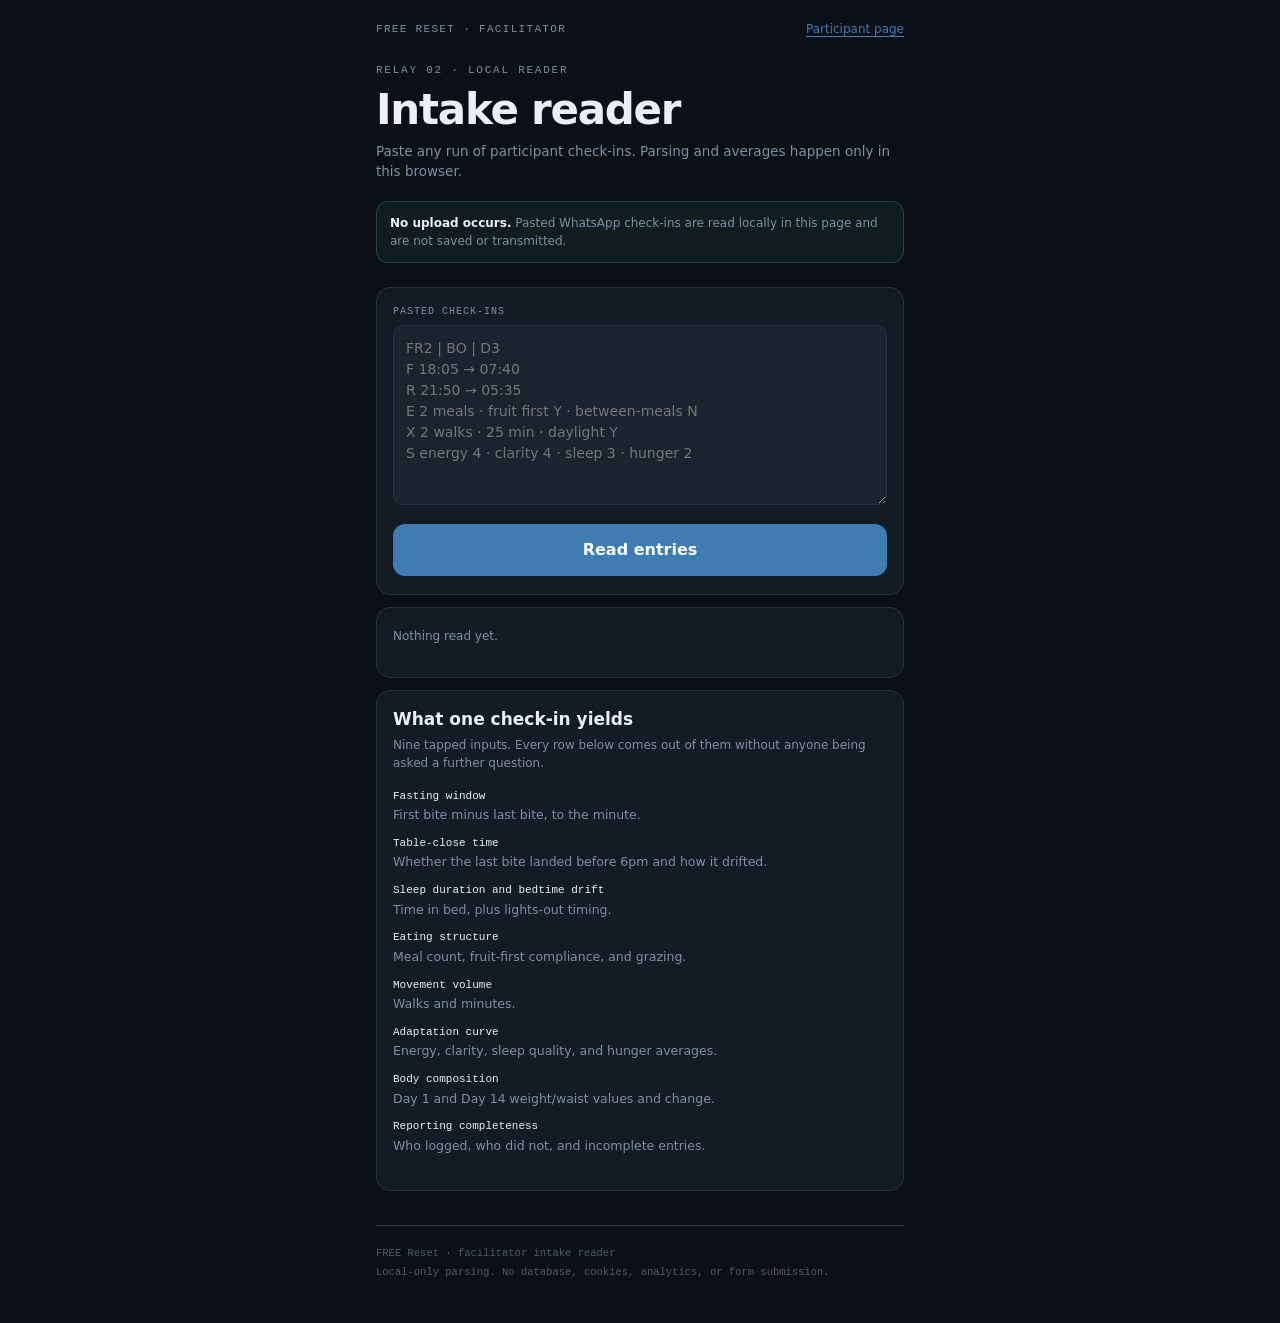
==== facilitator.html @ fe986096 "Add files via upload" ====
<!DOCTYPE html><html lang="en"><head><meta charset="utf-8"><meta name="viewport" content="width=device-width,initial-scale=1,viewport-fit=cover"><meta name="theme-color" content="#0B1017"><meta name="robots" content="noindex,nofollow"><title>FREE Reset · Facilitator Intake Reader</title><link rel="stylesheet" href="styles.css"></head><body><main class="app fac">
<div class="topnav"><div class="brand">FREE Reset · Facilitator</div><a href="index.html">Participant page</a></div>
<header><div class="sub">Relay 02 · Local Reader</div><h1>Intake reader</h1><p>Paste any run of participant check-ins. Parsing and averages happen only in this browser.</p></header>
<div class="privacy"><strong>No upload occurs.</strong> Pasted WhatsApp check-ins are read locally in this page and are not saved or transmitted.</div>
<section class="note"><label for="paste">Pasted check-ins</label><textarea id="paste" style="min-height:180px" placeholder="FR2 | BO | D3&#10;F 18:05 → 07:40&#10;R 21:50 → 05:35&#10;E 2 meals · fruit first Y · between-meals N&#10;X 2 walks · 25 min · daylight Y&#10;S energy 4 · clarity 4 · sleep 3 · hunger 2"></textarea><button class="cta secondary" id="readBtn" type="button" style="margin-top:12px">Read entries</button></section>
<section class="note" id="results" aria-live="polite"><p>Nothing read yet.</p></section>
<section class="note spec"><h3>What one check-in yields</h3><p>Nine tapped inputs. Every row below comes out of them without anyone being asked a further question.</p><dl><dt>Fasting window</dt><dd>First bite minus last bite, to the minute.</dd><dt>Table-close time</dt><dd>Whether the last bite landed before 6pm and how it drifted.</dd><dt>Sleep duration and bedtime drift</dt><dd>Time in bed, plus lights-out timing.</dd><dt>Eating structure</dt><dd>Meal count, fruit-first compliance, and grazing.</dd><dt>Movement volume</dt><dd>Walks and minutes.</dd><dt>Adaptation curve</dt><dd>Energy, clarity, sleep quality, and hunger averages.</dd><dt>Body composition</dt><dd>Day 1 and Day 14 weight/waist values and change.</dd><dt>Reporting completeness</dt><dd>Who logged, who did not, and incomplete entries.</dd></dl></section>
<footer>FREE Reset · facilitator intake reader<br>Local-only parsing. No database, cookies, analytics, or form submission.</footer>
</main><script src="shared.js"></script><script src="facilitator.js"></script></body></html>
---- styles.css ----
:root{
  --ground:#0B1017; --panel:#131B25; --panel2:#1A242F; --line:#243140;
  --ink:#E9EFF5; --mute:#7E8FA1; --faint:#4C5B6B;
  --fast:#8B7BD8; --rest:#3E7CB1; --eat:#4FAE72; --move:#E0A03C;
  --disp:ui-rounded,"SF Pro Rounded","Avenir Next",system-ui,sans-serif;
  --body:-apple-system,BlinkMacSystemFont,"Segoe UI",Inter,system-ui,sans-serif;
  --mono:"SFMono-Regular",Consolas,"Liberation Mono",ui-monospace,monospace;
}
*{box-sizing:border-box;-webkit-tap-highlight-color:transparent}
html{color-scheme:dark}
body{margin:0;background:var(--ground);color:var(--ink);font-family:var(--body);line-height:1.5;-webkit-font-smoothing:antialiased}
button,input,textarea,select{font:inherit}
button{touch-action:manipulation}
.app{max-width:560px;margin:0 auto;padding:20px max(16px,env(safe-area-inset-left)) calc(40px + env(safe-area-inset-bottom)) max(16px,env(safe-area-inset-right))}
.topnav{display:flex;align-items:center;justify-content:space-between;gap:12px;margin-bottom:24px}
.topnav .brand{font-family:var(--mono);font-size:11px;letter-spacing:.12em;text-transform:uppercase;color:var(--mute)}
.topnav a{color:var(--rest);font-size:12px;text-underline-offset:3px}
header h1{font-family:var(--disp);font-weight:800;font-size:clamp(32px,9vw,42px);line-height:1;letter-spacing:-.03em;margin:0}
header .sub{font-family:var(--mono);font-size:11px;letter-spacing:.16em;text-transform:uppercase;color:var(--mute);margin-bottom:10px}
header p{color:var(--mute);font-size:13.5px;margin:10px 0 20px}
.privacy{background:rgba(79,174,114,.08);border:1px solid rgba(79,174,114,.28);border-radius:12px;padding:12px 13px;margin-bottom:24px;color:var(--mute);font-size:12px}
.privacy strong{color:var(--ink)}
.idrow{display:grid;grid-template-columns:1fr 92px;gap:10px;margin-bottom:26px}
.pillar,.note{background:var(--panel);border:1px solid var(--line);border-radius:14px;padding:16px 16px 18px;margin-bottom:12px}
.pillar{border-left:3px solid var(--pc)}
.pillar h2,.note h3,.out h3{font-family:var(--disp);font-size:17px;font-weight:700;margin:0}
.pillar h2{color:var(--pc)}
.pillar .why{font-size:12px;color:var(--faint);margin:1px 0 14px}
.f{margin-bottom:12px}.f:last-child{margin-bottom:0}
label{display:block;font-family:var(--mono);font-size:10px;letter-spacing:.1em;text-transform:uppercase;color:var(--mute);margin-bottom:6px}
input[type=time],input[type=text],input[type=number],textarea,select{width:100%;background:var(--panel2);border:1px solid var(--line);border-radius:10px;color:var(--ink);font-family:var(--mono);font-size:16px;padding:12px;outline:none;min-height:44px}
input:focus,textarea:focus,select:focus{border-color:var(--pc,var(--rest))}
textarea{font-family:var(--body);font-size:14px;resize:vertical;min-height:66px;line-height:1.5}
.two{display:grid;grid-template-columns:1fr 1fr;gap:10px}
.readout{margin-top:12px;background:var(--panel2);border-radius:10px;padding:11px 13px;display:flex;align-items:baseline;justify-content:space-between;gap:10px}
.readout .v{font-family:var(--disp);font-weight:800;font-size:22px;color:var(--pc)}
.readout .l{font-family:var(--mono);font-size:10px;letter-spacing:.08em;text-transform:uppercase;color:var(--mute)}
.readout .t{font-size:11.5px;color:var(--faint);text-align:right;max-width:52%}
.step{display:flex;align-items:center;gap:10px}
.step button{width:48px;height:48px;flex:0 0 48px;border-radius:11px;border:1px solid var(--line);background:var(--panel2);color:var(--ink);font-size:22px;cursor:pointer}
.step button:active{background:var(--pc);color:#0B1017}
.step .val{flex:1;text-align:center;font-family:var(--disp);font-weight:800;font-size:24px}
.step .val small{display:block;font-family:var(--mono);font-size:9.5px;font-weight:400;letter-spacing:.1em;text-transform:uppercase;color:var(--mute)}
.yn{display:flex;gap:8px}
.yn button{flex:1;min-height:46px;padding:11px;border-radius:10px;border:1px solid var(--line);background:var(--panel2);color:var(--mute);font-size:14px;cursor:pointer}
.yn button[aria-pressed=true]{background:var(--pc);border-color:var(--pc);color:#0B1017;font-weight:700}
.scale{display:flex;gap:6px}
.scale button{flex:1;min-width:44px;min-height:44px;aspect-ratio:1;border-radius:10px;border:1px solid var(--line);background:var(--panel2);color:var(--faint);font-family:var(--mono);font-size:14px;cursor:pointer}
.scale button[aria-pressed=true]{background:var(--pc);border-color:var(--pc);color:#0B1017;font-weight:700}
.scalerow{margin-bottom:12px}.scalerow .ends{display:flex;justify-content:space-between;font-size:10.5px;color:var(--faint);margin-top:4px}
.out{background:var(--panel);border:1px solid var(--line);border-radius:14px;padding:18px;margin-top:24px}
.out .c,.note p{font-size:12px;color:var(--mute);margin:3px 0 14px}
pre{background:#0E141C;border:1px solid var(--line);border-radius:10px;padding:14px;margin:0;font-family:var(--mono);font-size:12.5px;line-height:1.75;color:var(--ink);white-space:pre-wrap;word-break:break-word;user-select:all;overflow:auto}
.actions{display:grid;gap:9px;margin-top:12px}
.cta{width:100%;min-height:48px;padding:14px;border:0;border-radius:12px;background:var(--eat);color:#0B1017;font-family:var(--disp);font-weight:800;font-size:16px;cursor:pointer}
.cta.secondary{background:var(--rest);color:#fff}.cta.tertiary{background:var(--panel2);color:var(--ink);border:1px solid var(--line)}
.cta:active{opacity:.85}.hint{font-size:11.5px;color:var(--faint);text-align:center;margin-top:9px}
table{width:100%;border-collapse:collapse;font-size:12px;margin-top:4px}th,td{padding:8px 7px;border-bottom:1px solid var(--line);text-align:left;white-space:nowrap}th{font-family:var(--mono);font-size:9px;letter-spacing:.1em;text-transform:uppercase;color:var(--mute);font-weight:400}td{font-family:var(--mono);color:var(--mute)}td.id{color:var(--ink);font-weight:600}.scroll{overflow-x:auto;-webkit-overflow-scrolling:touch}.bad{color:#E38A82}.good{color:#7AC98F}
.spec dt{font-family:var(--mono);font-size:11px;color:var(--ink);margin-top:10px}.spec dd{margin:2px 0 0;font-size:12.5px;color:var(--mute)}
.hidden{display:none!important}footer{margin-top:34px;padding-top:18px;border-top:1px solid var(--line);font-family:var(--mono);font-size:10.5px;color:var(--faint);line-height:1.9}
code{font-family:var(--mono)}
:focus-visible{outline:3px solid var(--move);outline-offset:3px}
@media (max-width:390px){.app{padding-top:16px}.two{grid-template-columns:1fr}.readout{align-items:flex-start;flex-direction:column}.readout .t{max-width:none;text-align:left}.idrow{grid-template-columns:1fr 84px}.scale{gap:5px}.scale button{min-width:0}.topnav{align-items:flex-start;flex-direction:column}}
@media (prefers-reduced-motion:reduce){*,*::before,*::after{scroll-behavior:auto!important;transition:none!important;animation:none!important}}
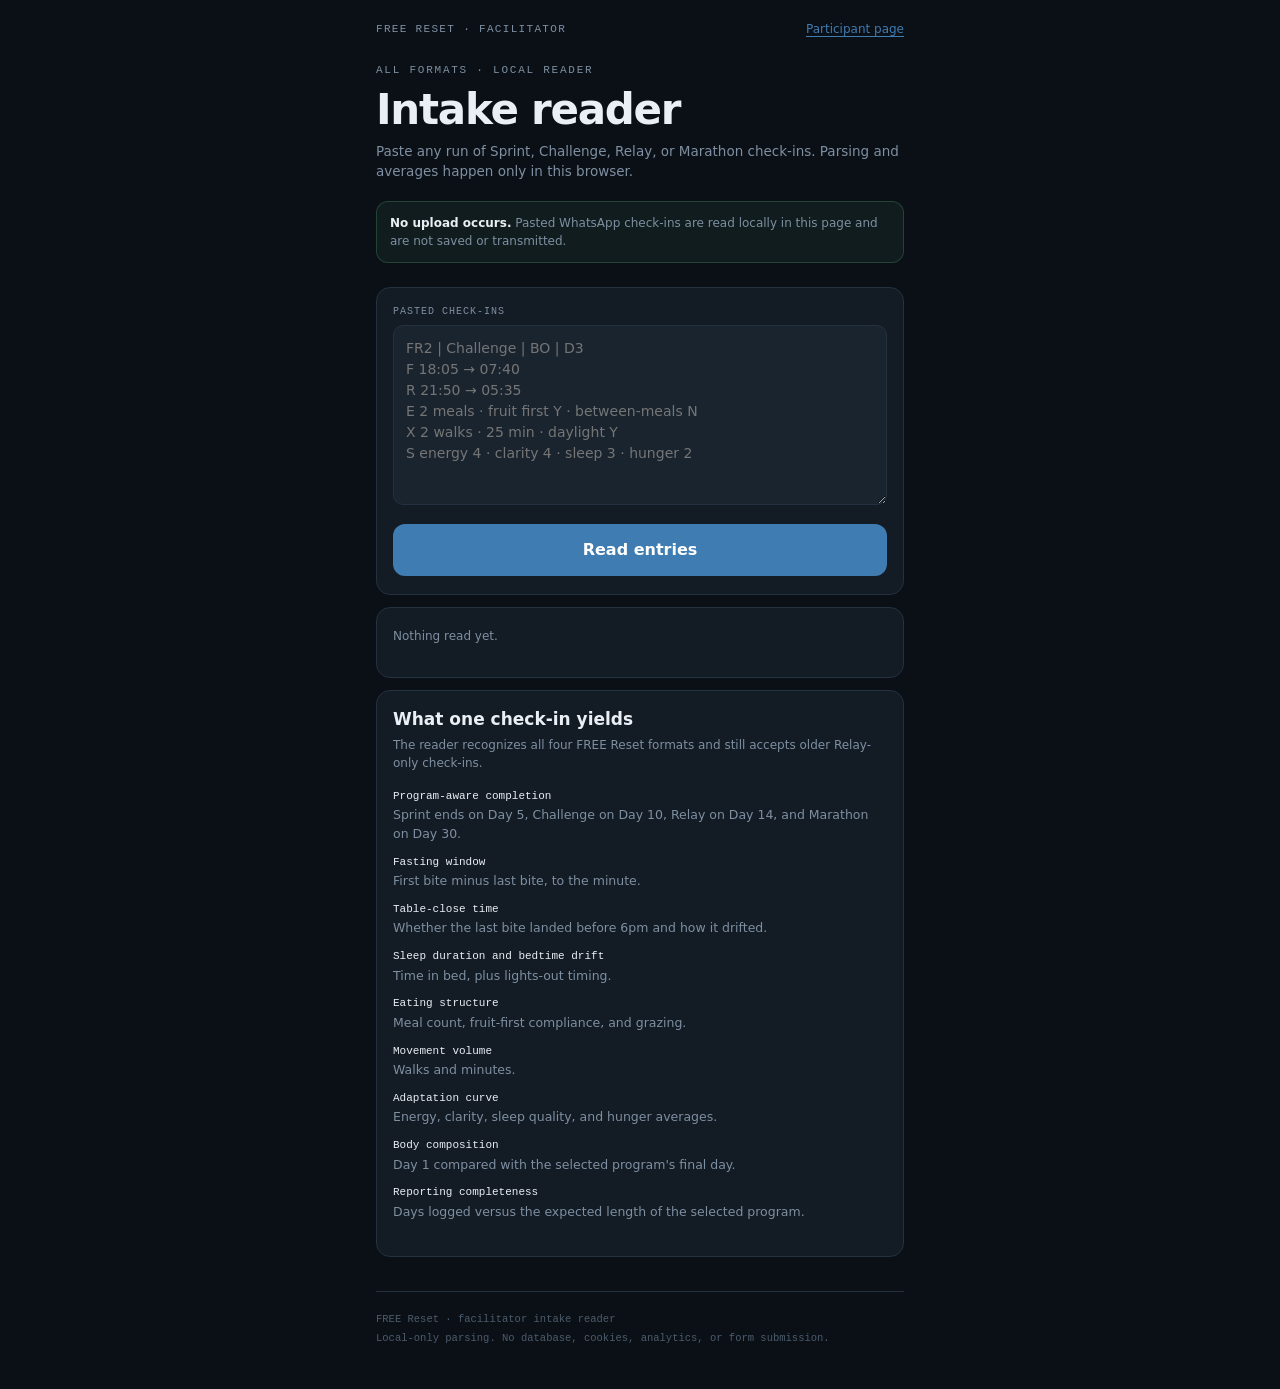
==== commit 41ba7ea6: "Add files via upload" ====
--- a/facilitator.html
+++ b/facilitator.html
@@ -1,9 +1,9 @@
 <!DOCTYPE html><html lang="en"><head><meta charset="utf-8"><meta name="viewport" content="width=device-width,initial-scale=1,viewport-fit=cover"><meta name="theme-color" content="#0B1017"><meta name="robots" content="noindex,nofollow"><title>FREE Reset · Facilitator Intake Reader</title><link rel="stylesheet" href="styles.css"></head><body><main class="app fac">
 <div class="topnav"><div class="brand">FREE Reset · Facilitator</div><a href="index.html">Participant page</a></div>
-<header><div class="sub">Relay 02 · Local Reader</div><h1>Intake reader</h1><p>Paste any run of participant check-ins. Parsing and averages happen only in this browser.</p></header>
+<header><div class="sub">All formats · Local Reader</div><h1>Intake reader</h1><p>Paste any run of Sprint, Challenge, Relay, or Marathon check-ins. Parsing and averages happen only in this browser.</p></header>
 <div class="privacy"><strong>No upload occurs.</strong> Pasted WhatsApp check-ins are read locally in this page and are not saved or transmitted.</div>
-<section class="note"><label for="paste">Pasted check-ins</label><textarea id="paste" style="min-height:180px" placeholder="FR2 | BO | D3&#10;F 18:05 → 07:40&#10;R 21:50 → 05:35&#10;E 2 meals · fruit first Y · between-meals N&#10;X 2 walks · 25 min · daylight Y&#10;S energy 4 · clarity 4 · sleep 3 · hunger 2"></textarea><button class="cta secondary" id="readBtn" type="button" style="margin-top:12px">Read entries</button></section>
+<section class="note"><label for="paste">Pasted check-ins</label><textarea id="paste" style="min-height:180px" placeholder="FR2 | Challenge | BO | D3&#10;F 18:05 → 07:40&#10;R 21:50 → 05:35&#10;E 2 meals · fruit first Y · between-meals N&#10;X 2 walks · 25 min · daylight Y&#10;S energy 4 · clarity 4 · sleep 3 · hunger 2"></textarea><button class="cta secondary" id="readBtn" type="button" style="margin-top:12px">Read entries</button></section>
 <section class="note" id="results" aria-live="polite"><p>Nothing read yet.</p></section>
-<section class="note spec"><h3>What one check-in yields</h3><p>Nine tapped inputs. Every row below comes out of them without anyone being asked a further question.</p><dl><dt>Fasting window</dt><dd>First bite minus last bite, to the minute.</dd><dt>Table-close time</dt><dd>Whether the last bite landed before 6pm and how it drifted.</dd><dt>Sleep duration and bedtime drift</dt><dd>Time in bed, plus lights-out timing.</dd><dt>Eating structure</dt><dd>Meal count, fruit-first compliance, and grazing.</dd><dt>Movement volume</dt><dd>Walks and minutes.</dd><dt>Adaptation curve</dt><dd>Energy, clarity, sleep quality, and hunger averages.</dd><dt>Body composition</dt><dd>Day 1 and Day 14 weight/waist values and change.</dd><dt>Reporting completeness</dt><dd>Who logged, who did not, and incomplete entries.</dd></dl></section>
+<section class="note spec"><h3>What one check-in yields</h3><p>The reader recognizes all four FREE Reset formats and still accepts older Relay-only check-ins.</p><dl><dt>Program-aware completion</dt><dd>Sprint ends on Day 5, Challenge on Day 10, Relay on Day 14, and Marathon on Day 30.</dd><dt>Fasting window</dt><dd>First bite minus last bite, to the minute.</dd><dt>Table-close time</dt><dd>Whether the last bite landed before 6pm and how it drifted.</dd><dt>Sleep duration and bedtime drift</dt><dd>Time in bed, plus lights-out timing.</dd><dt>Eating structure</dt><dd>Meal count, fruit-first compliance, and grazing.</dd><dt>Movement volume</dt><dd>Walks and minutes.</dd><dt>Adaptation curve</dt><dd>Energy, clarity, sleep quality, and hunger averages.</dd><dt>Body composition</dt><dd>Day 1 compared with the selected program's final day.</dd><dt>Reporting completeness</dt><dd>Days logged versus the expected length of the selected program.</dd></dl></section>
 <footer>FREE Reset · facilitator intake reader<br>Local-only parsing. No database, cookies, analytics, or form submission.</footer>
 </main><script src="shared.js"></script><script src="facilitator.js"></script></body></html>
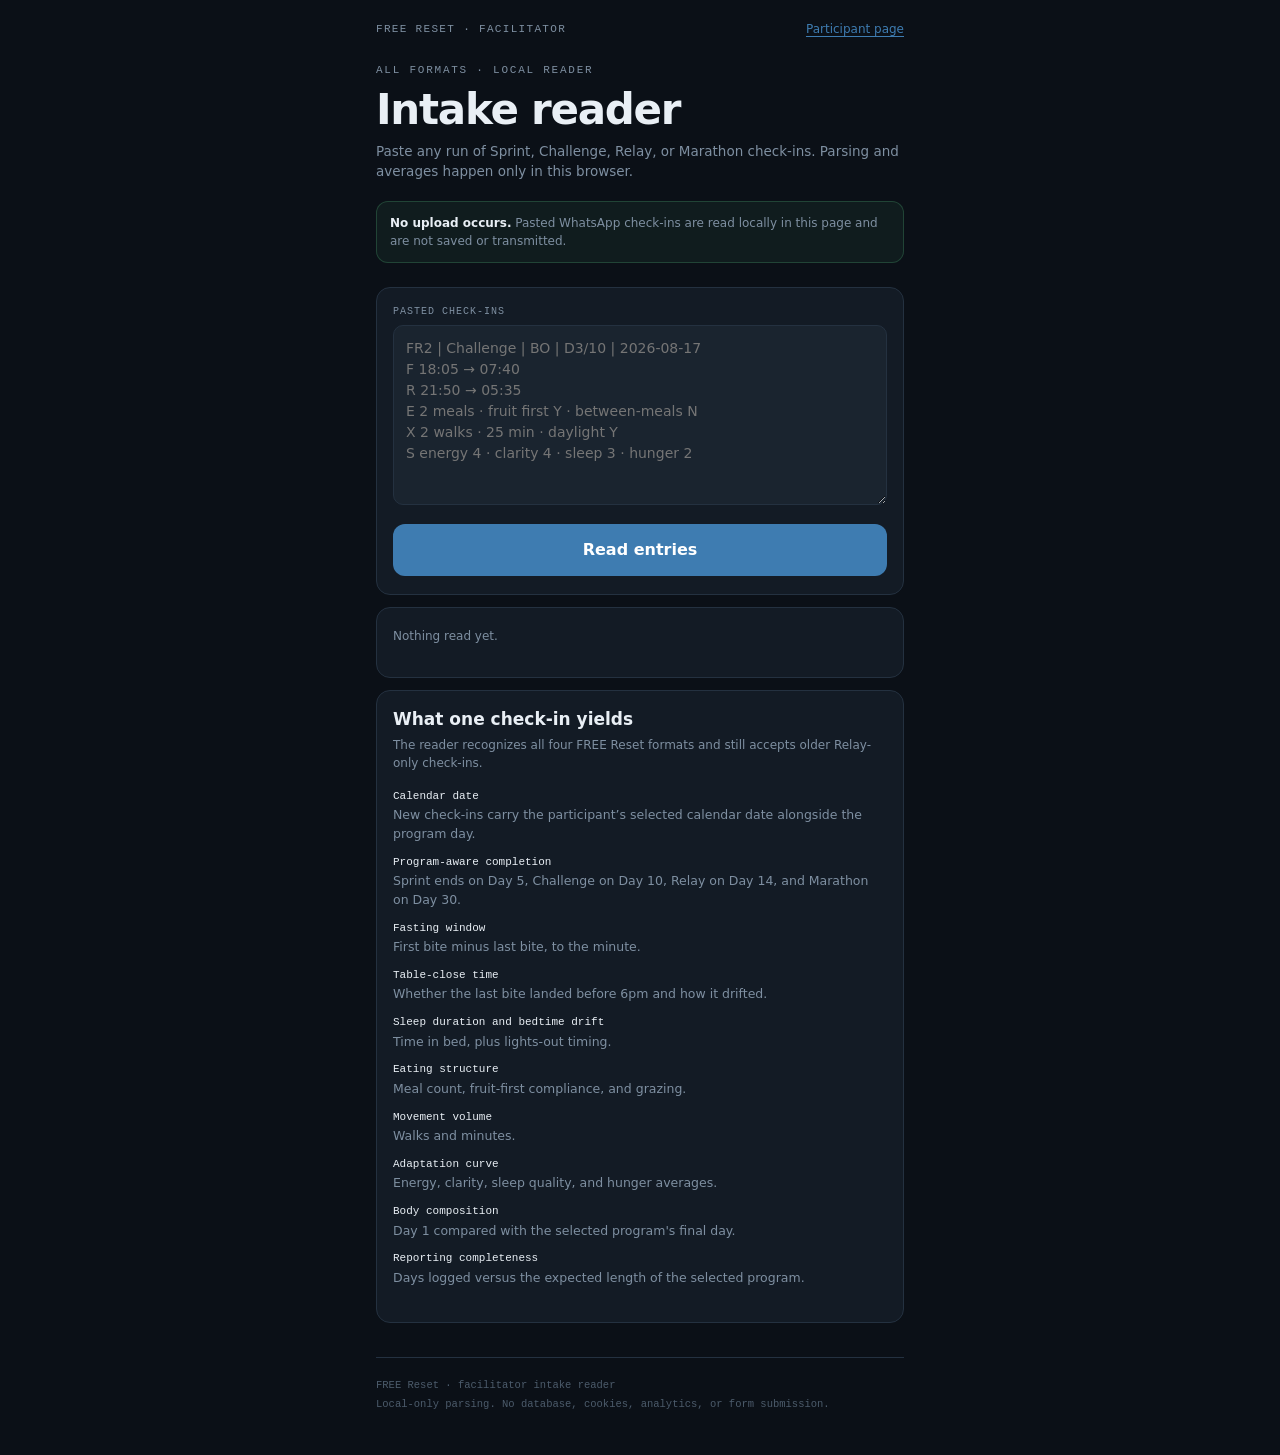
==== commit 2a84bf69: "Add files via upload" ====
--- a/facilitator.html
+++ b/facilitator.html
@@ -2,8 +2,8 @@
 <div class="topnav"><div class="brand">FREE Reset · Facilitator</div><a href="index.html">Participant page</a></div>
 <header><div class="sub">All formats · Local Reader</div><h1>Intake reader</h1><p>Paste any run of Sprint, Challenge, Relay, or Marathon check-ins. Parsing and averages happen only in this browser.</p></header>
 <div class="privacy"><strong>No upload occurs.</strong> Pasted WhatsApp check-ins are read locally in this page and are not saved or transmitted.</div>
-<section class="note"><label for="paste">Pasted check-ins</label><textarea id="paste" style="min-height:180px" placeholder="FR2 | Challenge | BO | D3&#10;F 18:05 → 07:40&#10;R 21:50 → 05:35&#10;E 2 meals · fruit first Y · between-meals N&#10;X 2 walks · 25 min · daylight Y&#10;S energy 4 · clarity 4 · sleep 3 · hunger 2"></textarea><button class="cta secondary" id="readBtn" type="button" style="margin-top:12px">Read entries</button></section>
+<section class="note"><label for="paste">Pasted check-ins</label><textarea id="paste" style="min-height:180px" placeholder="FR2 | Challenge | BO | D3/10 | 2026-08-17&#10;F 18:05 → 07:40&#10;R 21:50 → 05:35&#10;E 2 meals · fruit first Y · between-meals N&#10;X 2 walks · 25 min · daylight Y&#10;S energy 4 · clarity 4 · sleep 3 · hunger 2"></textarea><button class="cta secondary" id="readBtn" type="button" style="margin-top:12px">Read entries</button></section>
 <section class="note" id="results" aria-live="polite"><p>Nothing read yet.</p></section>
-<section class="note spec"><h3>What one check-in yields</h3><p>The reader recognizes all four FREE Reset formats and still accepts older Relay-only check-ins.</p><dl><dt>Program-aware completion</dt><dd>Sprint ends on Day 5, Challenge on Day 10, Relay on Day 14, and Marathon on Day 30.</dd><dt>Fasting window</dt><dd>First bite minus last bite, to the minute.</dd><dt>Table-close time</dt><dd>Whether the last bite landed before 6pm and how it drifted.</dd><dt>Sleep duration and bedtime drift</dt><dd>Time in bed, plus lights-out timing.</dd><dt>Eating structure</dt><dd>Meal count, fruit-first compliance, and grazing.</dd><dt>Movement volume</dt><dd>Walks and minutes.</dd><dt>Adaptation curve</dt><dd>Energy, clarity, sleep quality, and hunger averages.</dd><dt>Body composition</dt><dd>Day 1 compared with the selected program's final day.</dd><dt>Reporting completeness</dt><dd>Days logged versus the expected length of the selected program.</dd></dl></section>
+<section class="note spec"><h3>What one check-in yields</h3><p>The reader recognizes all four FREE Reset formats and still accepts older Relay-only check-ins.</p><dl><dt>Calendar date</dt><dd>New check-ins carry the participant’s selected calendar date alongside the program day.</dd><dt>Program-aware completion</dt><dd>Sprint ends on Day 5, Challenge on Day 10, Relay on Day 14, and Marathon on Day 30.</dd><dt>Fasting window</dt><dd>First bite minus last bite, to the minute.</dd><dt>Table-close time</dt><dd>Whether the last bite landed before 6pm and how it drifted.</dd><dt>Sleep duration and bedtime drift</dt><dd>Time in bed, plus lights-out timing.</dd><dt>Eating structure</dt><dd>Meal count, fruit-first compliance, and grazing.</dd><dt>Movement volume</dt><dd>Walks and minutes.</dd><dt>Adaptation curve</dt><dd>Energy, clarity, sleep quality, and hunger averages.</dd><dt>Body composition</dt><dd>Day 1 compared with the selected program's final day.</dd><dt>Reporting completeness</dt><dd>Days logged versus the expected length of the selected program.</dd></dl></section>
 <footer>FREE Reset · facilitator intake reader<br>Local-only parsing. No database, cookies, analytics, or form submission.</footer>
 </main><script src="shared.js"></script><script src="facilitator.js"></script></body></html>
--- a/styles.css
+++ b/styles.css
@@ -21,6 +21,8 @@
 .privacy{background:rgba(79,174,114,.08);border:1px solid rgba(79,174,114,.28);border-radius:12px;padding:12px 13px;margin-bottom:24px;color:var(--mute);font-size:12px}
 .privacy strong{color:var(--ink)}
 .idrow{display:grid;grid-template-columns:1fr 92px;gap:10px;margin-bottom:26px}
+.checkin-grid{display:grid;grid-template-columns:1fr 1.25fr 1fr;gap:10px;margin-bottom:26px;align-items:start}
+.fieldhint{font-family:var(--mono);font-size:10px;color:var(--faint);margin-top:5px}
 .pillar,.note{background:var(--panel);border:1px solid var(--line);border-radius:14px;padding:16px 16px 18px;margin-bottom:12px}
 .pillar{border-left:3px solid var(--pc)}
 .pillar h2,.note h3,.out h3{font-family:var(--disp);font-size:17px;font-weight:700;margin:0}
@@ -28,7 +30,7 @@
 .pillar .why{font-size:12px;color:var(--faint);margin:1px 0 14px}
 .f{margin-bottom:12px}.f:last-child{margin-bottom:0}
 label{display:block;font-family:var(--mono);font-size:10px;letter-spacing:.1em;text-transform:uppercase;color:var(--mute);margin-bottom:6px}
-input[type=time],input[type=text],input[type=number],textarea,select{width:100%;background:var(--panel2);border:1px solid var(--line);border-radius:10px;color:var(--ink);font-family:var(--mono);font-size:16px;padding:12px;outline:none;min-height:44px}
+input[type=time],input[type=date],input[type=text],input[type=number],textarea,select{width:100%;background:var(--panel2);border:1px solid var(--line);border-radius:10px;color:var(--ink);font-family:var(--mono);font-size:16px;padding:12px;outline:none;min-height:44px}
 input:focus,textarea:focus,select:focus{border-color:var(--pc,var(--rest))}
 textarea{font-family:var(--body);font-size:14px;resize:vertical;min-height:66px;line-height:1.5}
 .two{display:grid;grid-template-columns:1fr 1fr;gap:10px}
@@ -60,5 +62,5 @@
 .hidden{display:none!important}footer{margin-top:34px;padding-top:18px;border-top:1px solid var(--line);font-family:var(--mono);font-size:10.5px;color:var(--faint);line-height:1.9}
 code{font-family:var(--mono)}
 :focus-visible{outline:3px solid var(--move);outline-offset:3px}
-@media (max-width:390px){.app{padding-top:16px}.two{grid-template-columns:1fr}.readout{align-items:flex-start;flex-direction:column}.readout .t{max-width:none;text-align:left}.idrow{grid-template-columns:1fr 84px}.scale{gap:5px}.scale button{min-width:0}.topnav{align-items:flex-start;flex-direction:column}}
+@media (max-width:390px){.app{padding-top:16px}.two{grid-template-columns:1fr}.readout{align-items:flex-start;flex-direction:column}.readout .t{max-width:none;text-align:left}.idrow{grid-template-columns:1fr 84px}.checkin-grid{grid-template-columns:1fr}.scale{gap:5px}.scale button{min-width:0}.topnav{align-items:flex-start;flex-direction:column}}
 @media (prefers-reduced-motion:reduce){*,*::before,*::after{scroll-behavior:auto!important;transition:none!important;animation:none!important}}
